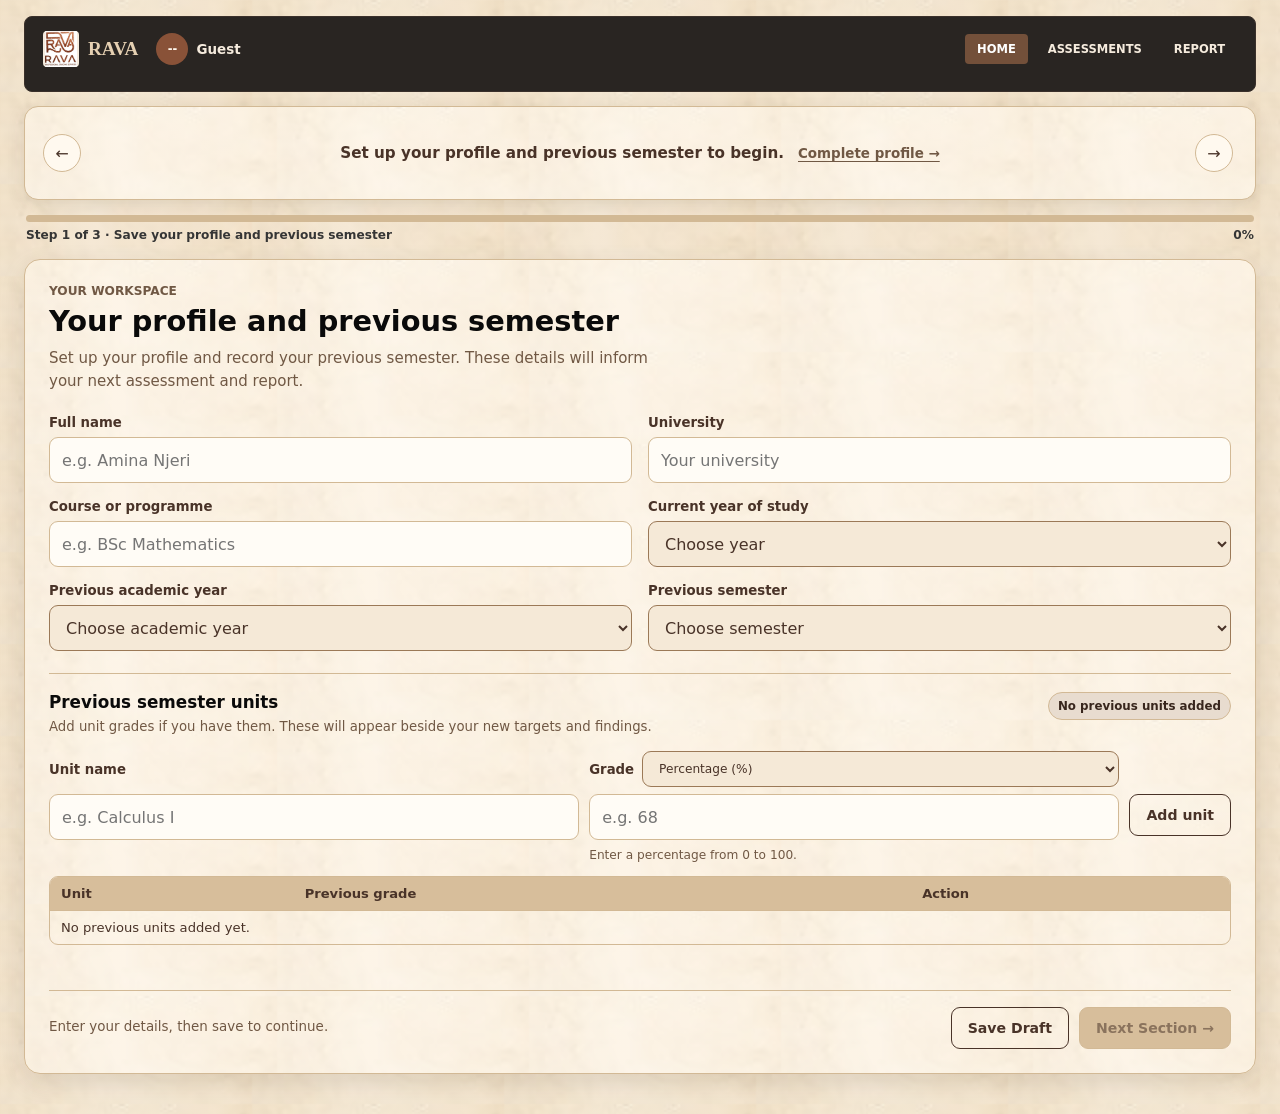
==== pages/index.html @ c7431de0 "done" ====
<!DOCTYPE html>
<html lang="en">
<head>
    <meta charset="UTF-8">
    <meta name="viewport" content="width=device-width, initial-scale=1.0">
    <title>RAVA Academic Planner | Home</title>
    <meta name="description" content="Create a local study-planning profile, record previous-semester grades, and organize your academic semester with RAVA.">
    <link rel="icon" href="../assets/rava-logo.jpg" type="image/jpeg">

    <!-- Shared Global Styles -->
    <link rel="stylesheet" href="../css/global.css">

    <!-- Page 1 Specific Styles -->
    <link rel="stylesheet" href="../css/page1.css">
    <script src="../js/shared.js" defer></script>
    <script src="../js/page1.js" defer></script>
</head>
<body data-page="home">
    <main class="page-shell">

        <header class="topbar">
            <div class="brand-wrap">
                <img class="brand-mark" src="../assets/rava-logo.jpg" alt="">
                <span class="brand-logo">RAVA</span>
            </div>
            <nav class="nav-links" aria-label="Primary navigation">
                <a href="page1.html" aria-current="page">Home</a>
                <a href="page2.html" data-required="profile">Assessments</a>
                <a href="page3.html#report-panel" data-required="assessment">Report</a>
            </nav>
            <div class="profile-pill">
                <div class="avatar" id="profileAvatar">--</div>
                <span id="profileName">Guest</span>
            </div>
            <p class="navigation-notice" id="navigationNotice" role="status" aria-live="polite" hidden></p>
        </header>

        <section class="banner" id="announcementCarousel" aria-label="Study planner announcements">
            <button class="banner-btn" type="button" id="previousAnnouncement" aria-label="Previous announcement">&larr;</button>
            <p class="banner-copy">
                <span id="announcementText">Set up your profile to start a plan built around your semester.</span>
                <a id="announcementLink" href="#profile-form">Complete profile &rarr;</a>
            </p>
            <button class="banner-btn" type="button" id="nextAnnouncement" aria-label="Next announcement">&rarr;</button>
        </section>

        <section class="workflow-progress" aria-label="Planner progress">
            <div class="progress-track" id="workflowProgressBar" role="progressbar" aria-valuemin="0" aria-valuemax="100" aria-valuenow="0" aria-label="0 percent complete">
                <span class="progress-fill" id="workflowProgressFill"></span>
            </div>
            <div class="progress-caption">
                <span id="workflowProgressText" role="status" aria-live="polite">Step 1 of 3 · Save your profile</span>
                <span id="workflowProgressPercent">0%</span>
            </div>
        </section>

        <section class="card profile-card" id="profile-form">
            <div class="section-heading">
                <div>
                    <p class="eyebrow">Your workspace</p>
                    <h1>Your profile and previous semester</h1>
                    <p class="section-intro">Set up your profile and record your previous semester. These details will inform your next assessment and report.</p>
                </div>
            </div>

            <div class="profile-picker" id="profilePicker" hidden>
                <div class="field">
                    <label for="savedProfileSelect">Switch or add a profile</label>
                    <select id="savedProfileSelect" aria-label="Switch or add a profile"></select>
                </div>
            </div>

            <form id="profileForm" class="profile-form">
                <div class="form-grid">
                    <div class="field">
                        <label for="fullName">Full name</label>
                        <input id="fullName" name="fullName" type="text" autocomplete="name" maxlength="100" required placeholder="e.g. Amina Njeri">
                    </div>
                    <div class="field">
                        <label for="university">University</label>
                        <input id="university" name="university" type="text" maxlength="120" required placeholder="Your university">
                    </div>
                    <div class="field">
                        <label for="course">Course or programme</label>
                        <input id="course" name="course" type="text" maxlength="120" required placeholder="e.g. BSc Mathematics">
                    </div>
                    <div class="field">
                        <label for="yearOfStudy">Current year of study</label>
                        <select id="yearOfStudy" name="yearOfStudy" required>
                            <option value="">Choose year</option>
                            <option value="Year 1">Year 1</option>
                            <option value="Year 2">Year 2</option>
                            <option value="Year 3">Year 3</option>
                            <option value="Year 4">Year 4</option>
                            <option value="Year 5">Year 5</option>
                            <option value="Year 6">Year 6</option>
                        </select>
                    </div>
                    <div class="field">
                        <label for="previousAcademicYear">Previous academic year</label>
                        <select id="previousAcademicYear" name="previousAcademicYear" required>
                            <option value="">Choose academic year</option>
                            <option value="2020/2021">2020/2021</option>
                            <option value="2021/2022">2021/2022</option>
                            <option value="2022/2023">2022/2023</option>
                            <option value="2023/2024">2023/2024</option>
                            <option value="2024/2025">2024/2025</option>
                            <option value="2025/2026">2025/2026</option>
                            <option value="2026/2027">2026/2027</option>
                        </select>
                    </div>
                    <div class="field">
                        <label for="previousSemester">Previous semester</label>
                        <select id="previousSemester" name="previousSemester" required>
                            <option value="">Choose semester</option>
                            <option value="Semester 1">Semester 1</option>
                            <option value="Semester 2">Semester 2</option>
                            <option value="Semester 3">Semester 3</option>
                        </select>
                    </div>
                </div>

                <section class="previous-units" aria-labelledby="previousUnitsHeading">
                    <div class="previous-units-heading">
                        <div>
                            <h2 id="previousUnitsHeading">Previous semester units</h2>
                            <p>Add unit grades if you have them. These will appear beside your new targets and findings.</p>
                        </div>
                        <span id="previousUnitsSummary" class="previous-units-summary">No previous units added</span>
                    </div>
                    <div class="previous-unit-entry">
                        <div class="field">
                            <label for="previousUnitName">Unit name</label>
                            <input id="previousUnitName" type="text" maxlength="80" placeholder="e.g. Calculus I">
                        </div>
                        <div class="field">
                            <div class="grade-field-heading">
                                <label for="previousUnitGrade">Grade</label>
                                <select id="gradeScaleSelect" aria-label="Grade scale">
                                    <option value="percent">Percentage (%)</option>
                                    <option value="letter">Letter (A–D)</option>
                                    <option value="weight">Weight (1.0)</option>
                                </select>
                            </div>
                            <input id="previousUnitGrade" type="text" inputmode="decimal" placeholder="e.g. 68" aria-label="Grade value" aria-describedby="previousGradeHint">
                            <small id="previousGradeHint">Enter a percentage from 0 to 100.</small>
                        </div>
                        <button class="secondary-btn" id="addPreviousUnitBtn" type="button">Add unit</button>
                    </div>
                    <div class="table-wrap previous-table-wrap">
                        <table class="previous-units-table" aria-label="Previous semester unit grades">
                            <thead><tr><th>Unit</th><th>Previous grade</th><th>Action</th></tr></thead>
                            <tbody id="previousUnitsBody"><tr><td colspan="3">No units added yet.</td></tr></tbody>
                        </table>
                    </div>
                    <p id="previousUnitsStatus" class="previous-units-status" role="status" aria-live="polite"></p>
                </section>

                <div class="form-footer">
                    <p id="profileStatus" role="status" aria-live="polite">Enter your details, then save to continue.</p>
                    <div class="form-actions">
                        <button class="secondary-btn" id="saveDraftBtn" type="submit">Save Draft</button>
                        <button class="primary-btn" id="continueToPage2Btn" type="button" disabled>Next Section &rarr;</button>
                    </div>
                </div>
            </form>
        </section>
    </main>
</body>
</html>
---- css/global.css ----
:root {
  --page: #F5F0E8;
  --page-deep: #B0ACA7;
  --panel: #FFFFFF;
  --panel-soft: #FFFFFF;
  --border: #E0D8CC;
  --border-strong: #E0D8CC;
  --text: #4A4A4A;
  --muted: #4A4A4A;
  --muted-soft: #717171;
  --button: #A79E95;
  --button-hover: #8F867D;
  --chip: #367E5A;
  --shadow: rgba(26, 26, 26, 0.08);
}

* {
  box-sizing: border-box;
}

html {
  scroll-behavior: smooth;
}

body {
  margin: 0;
  background: var(--page);
  color: var(--text);
  font-family: system-ui, -apple-system, BlinkMacSystemFont, 'Segoe UI', sans-serif;
  -webkit-font-smoothing: antialiased;
  -moz-osx-font-smoothing: grayscale;
}

button,
input,
select {
  font: inherit;
}

button,
a {
  -webkit-tap-highlight-color: transparent;
}

button:focus-visible,
a:focus-visible,
input:focus-visible,
select:focus-visible,
textarea:focus-visible {
  outline: 3px solid rgba(161, 155, 146, 0.55);
  outline-offset: 2px;
}

::selection {
  background: #E8DCCF;
  color: #353535;
}

::-webkit-scrollbar {
  width: 6px;
  height: 6px;
}

::-webkit-scrollbar-track {
  background: var(--page-deep);
}

::-webkit-scrollbar-thumb {
  background: var(--border-strong);
  border-radius: 999px;
}

::-webkit-scrollbar-thumb:hover {
  background: var(--button);
}

.page-shell {
  width: min(1280px, calc(100% - 48px));
  margin: 16px auto 40px;
  display: flex;
  flex-direction: column;
  gap: 14px;
}

.topbar {
  display: grid;
  grid-template-columns: minmax(0, 1fr) auto;
  grid-template-areas: "brand profile" "nav nav" "notice notice";
  align-items: center;
  gap: 8px 18px;
  padding: 8px 2px 12px;
  border-bottom: 1px solid var(--border);
  background: transparent;
}

.brand-wrap {
  grid-area: brand;
  display: flex;
  align-items: center;
  gap: 9px;
}

.brand-mark {
  width: 36px;
  height: 36px;
  flex: 0 0 36px;
  border-radius: 4px;
  background: #F5EBDD;
  object-fit: contain;
}

.brand-logo {
  color: #0A0A0A;
  font-family: "Copperplate Gothic Light", Copperplate, Georgia, serif;
  font-size: 1.2rem;
  font-weight: 850;
}

.nav-links {
  grid-area: nav;
  display: grid;
  grid-template-columns: repeat(3, minmax(0, 1fr));
  align-items: center;
  gap: 4px;
}

.nav-links a {
  min-width: 0;
  padding: 8px 6px;
  border-radius: 8px;
  color: var(--muted);
  font-size: 0.82rem;
  font-weight: 650;
  text-align: center;
  text-decoration: none;
  white-space: nowrap;
}

.nav-links a:hover,
.nav-links a[aria-current="page"] {
  background: #A79E95;
  color: #FFFFFF;
}

.profile-pill {
  grid-area: profile;
  display: flex;
  align-items: center;
  gap: 8px;
  max-width: 210px;
  color: var(--text);
  font-size: 0.84rem;
  font-weight: 650;
}

.profile-pill span {
  overflow: hidden;
  text-overflow: ellipsis;
  white-space: nowrap;
}

.avatar {
  display: grid;
  width: 32px;
  height: 32px;
  flex: 0 0 32px;
  place-items: center;
  border-radius: 50%;
  background: var(--button);
  color: var(--panel-soft);
  font-size: 0.72rem;
  font-weight: 750;
}

.navigation-notice {
  grid-area: notice;
  margin: 0;
  color: var(--muted);
  font-size: 0.82rem;
}

.workflow-progress {
  width: 100%;
  padding: 1px 2px 3px;
}

.progress-track {
  width: 100%;
  height: 7px;
  overflow: hidden;
  border-radius: 999px;
  background: #E0D8CC;
}

.progress-fill {
  display: block;
  width: 0;
  height: 100%;
  border-radius: inherit;
  background: #A79E95;
  transition: width 240ms ease;
}

.progress-caption {
  display: flex;
  align-items: center;
  justify-content: space-between;
  gap: 12px;
  padding-top: 6px;
  color: var(--muted);
  font-size: 0.76rem;
}

#workflowProgressPercent {
  color: #353535;
  font-weight: 750;
}

textarea {
  font: inherit;
}

@media (max-width: 760px) {
  .page-shell {
    width: calc(100% - 48px);
    margin-top: 12px;
  }

  .topbar {
    grid-template-columns: minmax(0, 1fr) auto;
    grid-template-areas: "brand profile" "nav nav" "notice notice";
    gap: 6px 12px;
    padding: 6px 0 10px;
  }

  .nav-links {
    width: 100%;
  }

  .nav-links a {
    padding: 8px 2px;
    font-size: 0.76rem;
  }
}

@media (max-width: 480px) {
  .page-shell {
    width: calc(100% - 32px);
  }
}

@media (max-width: 380px) {
  .nav-links a {
    font-size: 0.69rem;
  }

  .profile-pill {
    max-width: 135px;
    font-size: 0.75rem;
  }
}

@media (prefers-reduced-motion: reduce) {
  *,
  *::before,
  *::after {
    scroll-behavior: auto !important;
    animation-duration: 0.01ms !important;
    animation-iteration-count: 1 !important;
    transition-duration: 0.01ms !important;
  }
}

@media (min-width: 761px) and (max-width: 1100px) {
  .page-shell {
    width: min(1100px, calc(100% - 48px));
  }
}

body h1,
body h2,
body h3,
body h4 {
  color: #0A0A0A;
}

body a {
  color: #353535;
  font-weight: 600;
}

body input:not([type="checkbox"]),
body select,
body textarea {
  border-color: #E0D8CC;
  background-color: #FFFFFF;
  color: #4A4A4A;
}

body input:focus,
body select:focus,
body textarea:focus {
  border-color: #A19B92;
  outline: none;
}

body .primary-btn,
body .form-action button {
  border-color: #A79E95;
  background: #A79E95;
  color: #FFFFFF;
}

body .primary-btn:hover:not(:disabled),
body .form-action button:hover:not(:disabled) {
  border-color: #8F867D;
  background: #8F867D;
}

body .secondary-btn,
body .back-link {
  border-color: #717171;
  color: #717171;
}

body .secondary-btn:hover:not(:disabled) {
  border-color: #9E9E9E;
  background: #9E9E9E;
  color: #FFFFFF;
}

body .status-chip.is-valid,
body .unit-status.is-valid,
body .custom-total.is-valid {
  border-color: #367E5A;
  background: #367E5A;
  color: #FFFFFF;
}

body .status-chip.is-warning,
body .unit-status.is-warning {
  border-color: #A45252;
  background: #A45252;
  color: #FFFFFF;
}

body .custom-error {
  color: #A45252;
}

body .profile-card,
body .profile-context,
body .unit-card,
body .quiz-section,
body .assessment-completion,
body .finding-section,
body .findings-hero,
body .quiz-card,
body .unit-entry,
body .target-unit-card,
body .unit-finding,
body .recommendation-item,
body .summary-box,
body .context-field {
  background-color: #FFFFFF;
  border-color: #E0D8CC;
}

body .page-footer {
  padding: 12px 14px;
  border-radius: 8px;
  background: #B0ACA7;
  color: #FFFFFF;
}

body .page-footer a {
  color: #FFFFFF;
}

body .previous-units,
body .form-footer {
  border-color: #B0ACA7;
}

body .brand-logo,
body .profile-context h1,
body .section-heading h1,
body .section-heading h2,
body .findings-hero h1,
body .previous-units-heading h2,
body .current-semester-setup h2 {
  color: #0A0A0A;
}

body .recorded-wrap h3,
body .quiz-card h3,
body .recommendation-item h3,
body .summary-box h3,
body .unit-entry-heading h3,
body .target-unit-heading h3,
body .report-output h3,
body .report-output h4 {
  color: #1A1A1A;
}

body .previous-units-summary,
body .status-chip,
body .result-chip {
  background: #E8DCCF;
}

body .quiz-option.is-selected {
  border-color: #A79E95;
  background: #A79E95;
  color: #FFFFFF;
}

body .section-heading,
body .previous-units,
body .form-footer {
  min-width: 0;
}

body .target-component-row,
body .component-row,
body .unit-builder,
body .current-semester-setup,
body .profile-picker,
body .plan-output,
body .own-plan-editor,
body .report-output {
  border-color: #E0D8CC;
}

body .previous-grade-hint,
#previousGradeHint {
  color: #4A4A4A;
  font-size: 0.76rem;
  line-height: 1.4;
}

body .progress-caption,
body .unit-finding-result,
body .component-maximum,
body .previous-units-summary,
body .target-status,
body #workflowProgressPercent,
body #summaryTargets,
body #summaryTargets li {
  color: #353535;
  font-weight: 600;
}

body .custom-error:not(:empty) {
  padding: 4px 7px;
  border-radius: 5px;
  background: #A45252;
  color: #FFFFFF;
}

:root {
  --page: #E9D8BD;
  --page-deep: #D7BE9B;
  --panel: #FFF9EF;
  --panel-soft: #F5E9D7;
  --border: #D2B995;
  --border-strong: #9B7957;
  --text: #493328;
  --muted: #705844;
  --muted-soft: #8A735D;
  --button: #895238;
  --button-hover: #6E402D;
  --chip: #58724F;
  --shadow: rgba(58, 39, 27, 0.12);
}

body {
  background-color: var(--page);
  background-image: linear-gradient(rgba(245, 234, 216, 0.7), rgba(245, 234, 216, 0.7)), url("../assets/reference-paper.jpg");
  background-repeat: repeat;
  background-size: auto, 252px 92px;
  color: var(--text);
}

.topbar {
  grid-template-columns: auto auto minmax(0, 1fr);
  grid-template-areas: "brand profile nav" "notice notice notice";
  gap: 10px 18px;
  padding: 14px 18px;
  border: 1px solid #3A302A;
  border-radius: 8px;
  background: #292522;
}

.brand-logo {
  color: #E5D0B2;
  font-family: "Copperplate Gothic Light", Copperplate, Georgia, serif;
  font-weight: 700;
}

body .brand-logo {
  color: #E5D0B2;
}

.profile-pill {
  color: #F5EBDD;
}

.avatar {
  background: #895238;
  color: #FFF9EF;
}

.nav-links {
  display: flex;
  justify-self: end;
  justify-content: flex-end;
  gap: 8px;
}

.nav-links a {
  padding: 8px 12px;
  border-radius: 4px;
  color: #F5EBDD;
  font-size: 0.72rem;
  font-weight: 700;
  text-transform: uppercase;
}

.nav-links a:hover,
.nav-links a[aria-current="page"] {
  background: #73503A;
  color: #FFFFFF;
}

.navigation-notice {
  color: #F5EBDD;
}

body h1,
body h2,
body h3,
body h4 {
  color: #38261D;
}

body input:not([type="checkbox"]),
body select,
body textarea {
  border-color: var(--border);
  background-color: #FFFCF6;
  color: var(--text);
}

body input:focus,
body select:focus,
body textarea:focus {
  border-color: var(--border-strong);
}

body .profile-card,
body .profile-context,
body .unit-card,
body .quiz-section,
body .assessment-completion,
body .finding-section,
body .findings-hero,
body .quiz-card,
body .unit-entry,
body .target-unit-card,
body .unit-finding,
body .recommendation-item,
body .summary-box,
body .context-field {
  border-color: var(--border);
  background-color: rgba(255, 249, 239, 0.96);
}

body .primary-btn,
body .form-action button {
  border-color: #73503A;
  background: #73503A;
  color: #FFFFFF;
}

body .primary-btn:hover:not(:disabled),
body .form-action button:hover:not(:disabled) {
  border-color: #5D3F2E;
  background: #5D3F2E;
}

body .secondary-btn,
body .back-link {
  border-color: #493328;
  color: #493328;
}

body .secondary-btn:hover:not(:disabled) {
  border-color: #73503A;
  background: #73503A;
  color: #FFFFFF;
}

body .status-chip.is-valid,
body .unit-status.is-valid,
body .custom-total.is-valid {
  border-color: var(--chip);
  background: var(--chip);
  color: #FFFFFF;
}

body .status-chip.is-warning,
body .unit-status.is-warning,
body .custom-error:not(:empty) {
  border-color: #A44F43;
  background: #A44F43;
  color: #FFFFFF;
}

body .previous-units,
body .form-footer {
  border-color: var(--border);
}

body .page-footer {
  border-radius: 8px;
  background: #292522;
  color: #F5EBDD;
}

body .page-footer a {
  color: #F5EBDD;
}

@media (max-width: 760px) {
  .topbar {
    grid-template-columns: minmax(0, 1fr) auto;
    grid-template-areas: "brand profile" "nav nav" "notice notice";
    gap: 8px 12px;
    padding: 12px;
  }

  .nav-links {
    width: 100%;
    justify-self: stretch;
    display: grid;
    grid-template-columns: repeat(3, minmax(0, 1fr));
    gap: 4px;
  }

  .nav-links a {
    padding: 9px 5px;
    font-size: 0.68rem;
  }
}

@media (max-width: 380px) {
  .topbar {
    padding: 10px 8px;
  }

  .nav-links a {
    padding: 8px 2px;
    font-size: 0.63rem;
  }

}

.progress-track {
  background: var(--border);
}

.progress-fill {
  background: var(--button);
}

body .quiz-option.is-selected {
  border-color: #73503A;
  background: #73503A;
  color: #FFFFFF;
}

body .previous-units-summary,
body .status-chip,
body .result-chip {
  border-color: var(--border);
  background: #E8DCCF;
  color: #38261D;
}



body .target-component-row,
body .component-row,
body .unit-builder,
body .current-semester-setup,
body .profile-picker,
body .plan-output,
body .own-plan-editor,
body .report-output {
  border-color: var(--border);
  background-color: rgba(255, 249, 239, 0.92);
}

body .banner,
body .profile-card,
body .profile-context,
body .unit-card,
body .quiz-section,
body .assessment-completion,
body .finding-section,
body .findings-hero,
body .quiz-card,
body .unit-entry,
body .target-unit-card,
body .unit-finding,
body .recommendation-item,
body .summary-box,
body .context-field,
body .unit-builder,
body .current-semester-setup,
body .profile-picker,
body .target-component-row,
body .component-row,
body .plan-output,
body .own-plan-editor,
body .report-output {
  background-image: linear-gradient(rgba(255, 249, 239, 0.78), rgba(255, 249, 239, 0.78)), url("../assets/reference-paper.jpg");
  background-repeat: repeat;
  background-size: auto, 252px 92px;
}

body .page-footer,
body .page-footer a {
  color: #F5EBDD;
}

@media (max-width: 480px) {
  .brand-mark {
    width: 32px;
    height: 32px;
    flex-basis: 32px;
  }
}

body button:focus-visible,
body a:focus-visible,
body input:focus-visible,
body select:focus-visible,
body textarea:focus-visible {
  outline: 3px solid #1A1A1A;
  outline-offset: 2px;
  box-shadow: 0 0 0 5px #FFFFFF;
}
---- css/page1.css ----
.banner {
  display: grid;
  min-height: 94px;
  grid-template-columns: 42px minmax(0, 1fr) 42px;
  align-items: center;
  gap: 12px;
  padding: 14px 18px;
  border: 1px solid var(--border);
  border-radius: 14px;
  background: var(--panel-soft);
  box-shadow: 0 4px 18px var(--shadow);
}

.banner-btn {
  display: grid;
  width: 38px;
  height: 38px;
  place-items: center;
  border: 1px solid var(--border);
  border-radius: 50%;
  background: var(--panel);
  color: var(--text);
  cursor: pointer;
  font-size: 1rem;
}

.banner-copy {
  display: flex;
  align-items: center;
  justify-content: center;
  gap: 8px 14px;
  flex-wrap: wrap;
  margin: 0;
  color: var(--text);
  font-size: 0.95rem;
  font-weight: 600;
  text-align: center;
}

.banner-copy a {
  color: var(--muted);
  font-size: 0.84rem;
  font-weight: 750;
  text-decoration-thickness: 1px;
  text-underline-offset: 3px;
  white-space: nowrap;
}

.profile-card {
  padding: 24px;
  border: 1px solid var(--border);
  border-radius: 16px;
  background: var(--panel);
  box-shadow: 0 8px 24px var(--shadow);
}

.section-heading {
  margin-bottom: 22px;
}

.eyebrow {
  margin: 0 0 6px;
  color: var(--muted);
  font-size: 0.76rem;
  font-weight: 750;
  text-transform: uppercase;
}

.section-heading h1 {
  margin: 0;
  color: var(--text);
  font-size: 1.8rem;
  line-height: 1.2;
}

.section-intro {
  max-width: 620px;
  margin: 8px 0 0;
  color: var(--muted);
  font-size: 0.94rem;
  line-height: 1.55;
}

.profile-picker {
  display: grid;
  grid-template-columns: minmax(0, 1fr);
  gap: 10px;
  margin-bottom: 20px;
  padding: 0;
  border: 0;
  background: transparent;
}

.profile-picker[hidden] {
  display: none;
}

.profile-picker .field {
  max-width: 420px;
}

.form-grid {
  display: grid;
  grid-template-columns: repeat(2, minmax(0, 1fr));
  gap: 16px;
}

.previous-units {
  margin-top: 22px;
  padding-top: 18px;
  border-top: 1px solid var(--border);
}

.previous-units-heading {
  display: flex;
  align-items: flex-start;
  justify-content: space-between;
  gap: 12px;
  margin-bottom: 14px;
}

.previous-units-heading h2 {
  margin: 0;
  color: var(--text);
  font-size: 1.05rem;
}

.previous-units-heading p {
  margin: 5px 0 0;
  color: var(--muted);
  font-size: 0.83rem;
  line-height: 1.5;
}

.previous-units-summary {
  flex: 0 0 auto;
  padding: 6px 9px;
  border: 1px solid var(--border);
  border-radius: 999px;
  background: var(--page-deep);
  color: var(--text);
  font-size: 0.74rem;
  font-weight: 700;
}

.previous-unit-entry {
  display: grid;
  grid-template-columns: minmax(0, 1fr) minmax(220px, 1fr) auto;
  align-items: start;
  gap: 10px;
  margin-bottom: 12px;
}

.previous-unit-entry .secondary-btn {
  align-self: start;
  margin-top: 43px;
  white-space: nowrap;
}

.previous-table-wrap {
  overflow-x: auto;
  border: 1px solid var(--border);
  border-radius: 9px;
}

.previous-units-table {
  width: 100%;
  border-collapse: collapse;
}

.previous-units-table th,
.previous-units-table td {
  padding: 9px 11px;
  border-bottom: 1px solid var(--border);
  color: var(--text);
  font-size: 0.82rem;
  text-align: left;
}

.previous-units-table th {
  background: var(--page-deep);
}

.previous-units-table tr:last-child td {
  border-bottom: 0;
}

.remove-previous-unit {
  min-height: 30px;
  padding: 0 9px;
  border: 1px solid var(--border-strong);
  border-radius: 7px;
  background: var(--panel);
  color: var(--text);
  cursor: pointer;
  font-size: 0.75rem;
}

.previous-units-status {
  min-height: 1.25em;
  margin: 7px 0 0;
  color: var(--muted);
  font-size: 0.8rem;
}

.field {
  display: flex;
  min-width: 0;
  flex-direction: column;
  gap: 7px;
}

.field label {
  color: var(--text);
  font-size: 0.83rem;
  font-weight: 700;
}

.previous-unit-entry > .field:first-child > label {
  display: flex;
  min-height: 36px;
  align-items: center;
}

.grade-field-heading {
  display: flex;
  align-items: center;
  justify-content: space-between;
  gap: 8px;
}

.grade-field-heading select {
  width: auto;
  min-width: 0;
  min-height: 36px;
  padding: 0 7px;
  font-size: 0.76rem;
}

.field input,
.field select {
  width: 100%;
  min-height: 46px;
  padding: 0 12px;
  border: 1px solid var(--border-strong);
  border-radius: 9px;
  background: var(--panel-soft);
  color: var(--text);
}

.field .grade-field-heading select {
  min-height: 36px;
}

#previousGradeHint {
  color: var(--muted);
  font-size: 0.76rem;
  line-height: 1.4;
}

.form-footer {
  display: flex;
  align-items: center;
  justify-content: space-between;
  gap: 16px;
  margin-top: 22px;
  padding-top: 16px;
  border-top: 1px solid var(--border);
}

.form-footer > p {
  min-height: 1.4em;
  margin: 0;
  color: var(--muted);
  font-size: 0.84rem;
}

.form-actions {
  display: flex;
  flex: 0 0 auto;
  gap: 10px;
}

.primary-btn,
.secondary-btn {
  min-height: 42px;
  padding: 0 16px;
  border: 1px solid var(--button);
  border-radius: 9px;
  cursor: pointer;
  font-size: 0.88rem;
  font-weight: 750;
  transition: background 160ms ease, opacity 160ms ease;
}

.primary-btn {
  background: var(--button);
  color: var(--panel-soft);
}

.secondary-btn {
  background: transparent;
  color: var(--text);
}

.primary-btn:hover:not(:disabled) {
  background: var(--button-hover);
}

.secondary-btn:hover {
  background: var(--page-deep);
}

.primary-btn:disabled {
  border-color: var(--border);
  background: var(--page-deep);
  color: var(--muted-soft);
  cursor: not-allowed;
}

@media (max-width: 760px) {
  .banner {
    min-height: 86px;
    padding: 10px;
    grid-template-columns: 34px minmax(0, 1fr) 34px;
    gap: 7px;
  }

  .banner-btn {
    width: 32px;
    height: 32px;
  }

  .banner-copy {
    gap: 4px 8px;
    font-size: 0.87rem;
  }

  .profile-card {
    padding: 18px;
  }

  .form-footer {
    align-items: stretch;
    flex-direction: column;
  }

  .form-actions > button {
    flex: 1;
  }
}

@media (max-width: 380px) {
  .profile-card {
    padding: 14px;
  }

  .form-grid {
    grid-template-columns: 1fr;
    gap: 12px;
  }

  .previous-units-heading {
    flex-direction: column;
  }

  .previous-unit-entry {
    grid-template-columns: 1fr 1fr;
  }

  .previous-unit-entry button {
    grid-column: 1 / -1;
    width: 100%;
    margin-top: 0;
  }

  .form-actions,
  .profile-picker {
    align-items: stretch;
    flex-direction: column;
  }
}

@media (max-width: 480px) {
  .profile-card {
    padding: 16px;
  }

  .form-grid {
    grid-template-columns: minmax(0, 1fr);
  }

  .previous-unit-entry {
    grid-template-columns: minmax(0, 1fr);
  }

  .previous-unit-entry button {
    width: 100%;
    margin-top: 0;
  }

  .previous-units-table th,
  .previous-units-table td {
    padding: 8px 7px;
    font-size: 0.75rem;
  }
}
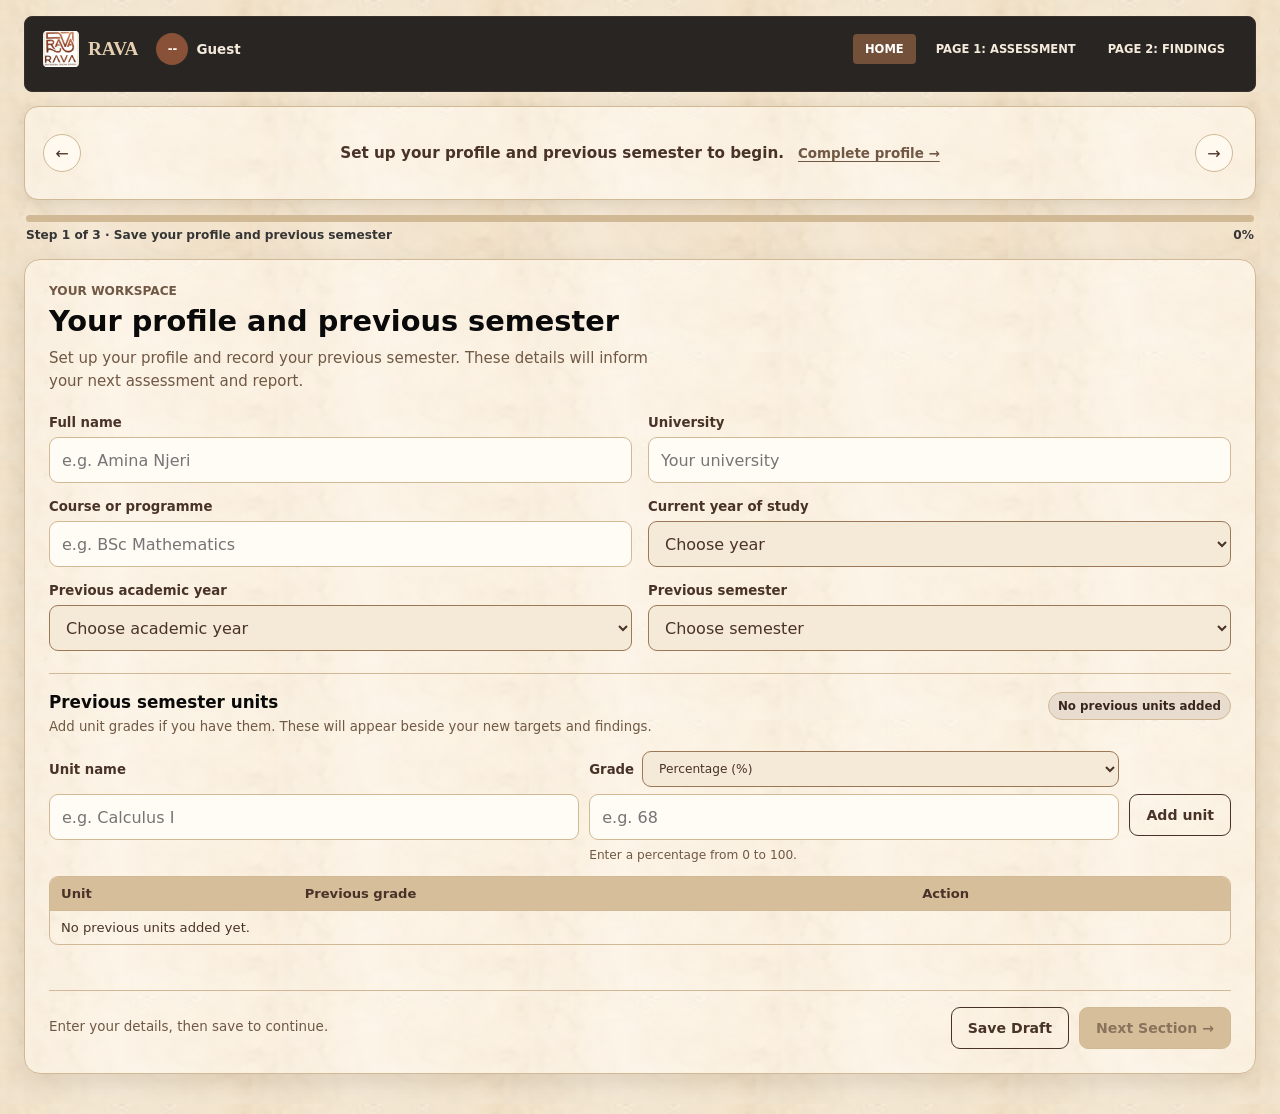
==== commit 777af20f: "tt" ====
--- a/pages/index.html
+++ b/pages/index.html
@@ -10,10 +10,10 @@
     <!-- Shared Global Styles -->
     <link rel="stylesheet" href="../css/global.css">
 
-    <!-- Page 1 Specific Styles -->
-    <link rel="stylesheet" href="../css/page1.css">
+    <!-- Home Page Styles -->
+    <link rel="stylesheet" href="../css/index.css">
     <script src="../js/shared.js" defer></script>
-    <script src="../js/page1.js" defer></script>
+    <script src="../js/index.js" defer></script>
 </head>
 <body data-page="home">
     <main class="page-shell">
@@ -24,9 +24,9 @@
                 <span class="brand-logo">RAVA</span>
             </div>
             <nav class="nav-links" aria-label="Primary navigation">
-                <a href="page1.html" aria-current="page">Home</a>
-                <a href="page2.html" data-required="profile">Assessments</a>
-                <a href="page3.html#report-panel" data-required="assessment">Report</a>
+                <a href="/" aria-current="page">Home</a>
+                <a href="/pages/page1.html" data-required="profile">Page 1: Assessment</a>
+                <a href="/pages/page2.html#report-panel" data-required="assessment">Page 2: Findings</a>
             </nav>
             <div class="profile-pill">
                 <div class="avatar" id="profileAvatar">--</div>
--- a/css/index.css
+++ b/css/index.css
@@ -0,0 +1,407 @@
+.banner {
+  display: grid;
+  min-height: 94px;
+  grid-template-columns: 42px minmax(0, 1fr) 42px;
+  align-items: center;
+  gap: 12px;
+  padding: 14px 18px;
+  border: 1px solid var(--border);
+  border-radius: 14px;
+  background: var(--panel-soft);
+  box-shadow: 0 4px 18px var(--shadow);
+}
+
+.banner-btn {
+  display: grid;
+  width: 38px;
+  height: 38px;
+  place-items: center;
+  border: 1px solid var(--border);
+  border-radius: 50%;
+  background: var(--panel);
+  color: var(--text);
+  cursor: pointer;
+  font-size: 1rem;
+}
+
+.banner-copy {
+  display: flex;
+  align-items: center;
+  justify-content: center;
+  gap: 8px 14px;
+  flex-wrap: wrap;
+  margin: 0;
+  color: var(--text);
+  font-size: 0.95rem;
+  font-weight: 600;
+  text-align: center;
+}
+
+.banner-copy a {
+  color: var(--muted);
+  font-size: 0.84rem;
+  font-weight: 750;
+  text-decoration-thickness: 1px;
+  text-underline-offset: 3px;
+  white-space: nowrap;
+}
+
+.profile-card {
+  padding: 24px;
+  border: 1px solid var(--border);
+  border-radius: 16px;
+  background: var(--panel);
+  box-shadow: 0 8px 24px var(--shadow);
+}
+
+.section-heading {
+  margin-bottom: 22px;
+}
+
+.eyebrow {
+  margin: 0 0 6px;
+  color: var(--muted);
+  font-size: 0.76rem;
+  font-weight: 750;
+  text-transform: uppercase;
+}
+
+.section-heading h1 {
+  margin: 0;
+  color: var(--text);
+  font-size: 1.8rem;
+  line-height: 1.2;
+}
+
+.section-intro {
+  max-width: 620px;
+  margin: 8px 0 0;
+  color: var(--muted);
+  font-size: 0.94rem;
+  line-height: 1.55;
+}
+
+.profile-picker {
+  display: grid;
+  grid-template-columns: minmax(0, 1fr);
+  gap: 10px;
+  margin-bottom: 20px;
+  padding: 0;
+  border: 0;
+  background: transparent;
+}
+
+.profile-picker[hidden] {
+  display: none;
+}
+
+.profile-picker .field {
+  max-width: 420px;
+}
+
+.form-grid {
+  display: grid;
+  grid-template-columns: repeat(2, minmax(0, 1fr));
+  gap: 16px;
+}
+
+.previous-units {
+  margin-top: 22px;
+  padding-top: 18px;
+  border-top: 1px solid var(--border);
+}
+
+.previous-units-heading {
+  display: flex;
+  align-items: flex-start;
+  justify-content: space-between;
+  gap: 12px;
+  margin-bottom: 14px;
+}
+
+.previous-units-heading h2 {
+  margin: 0;
+  color: var(--text);
+  font-size: 1.05rem;
+}
+
+.previous-units-heading p {
+  margin: 5px 0 0;
+  color: var(--muted);
+  font-size: 0.83rem;
+  line-height: 1.5;
+}
+
+.previous-units-summary {
+  flex: 0 0 auto;
+  padding: 6px 9px;
+  border: 1px solid var(--border);
+  border-radius: 999px;
+  background: var(--page-deep);
+  color: var(--text);
+  font-size: 0.74rem;
+  font-weight: 700;
+}
+
+.previous-unit-entry {
+  display: grid;
+  grid-template-columns: minmax(0, 1fr) minmax(220px, 1fr) auto;
+  align-items: start;
+  gap: 10px;
+  margin-bottom: 12px;
+}
+
+.previous-unit-entry .secondary-btn {
+  align-self: start;
+  margin-top: 43px;
+  white-space: nowrap;
+}
+
+.previous-table-wrap {
+  overflow-x: auto;
+  border: 1px solid var(--border);
+  border-radius: 9px;
+}
+
+.previous-units-table {
+  width: 100%;
+  border-collapse: collapse;
+}
+
+.previous-units-table th,
+.previous-units-table td {
+  padding: 9px 11px;
+  border-bottom: 1px solid var(--border);
+  color: var(--text);
+  font-size: 0.82rem;
+  text-align: left;
+}
+
+.previous-units-table th {
+  background: var(--page-deep);
+}
+
+.previous-units-table tr:last-child td {
+  border-bottom: 0;
+}
+
+.remove-previous-unit {
+  min-height: 30px;
+  padding: 0 9px;
+  border: 1px solid var(--border-strong);
+  border-radius: 7px;
+  background: var(--panel);
+  color: var(--text);
+  cursor: pointer;
+  font-size: 0.75rem;
+}
+
+.previous-units-status {
+  min-height: 1.25em;
+  margin: 7px 0 0;
+  color: var(--muted);
+  font-size: 0.8rem;
+}
+
+.field {
+  display: flex;
+  min-width: 0;
+  flex-direction: column;
+  gap: 7px;
+}
+
+.field label {
+  color: var(--text);
+  font-size: 0.83rem;
+  font-weight: 700;
+}
+
+.previous-unit-entry > .field:first-child > label {
+  display: flex;
+  min-height: 36px;
+  align-items: center;
+}
+
+.grade-field-heading {
+  display: flex;
+  align-items: center;
+  justify-content: space-between;
+  gap: 8px;
+}
+
+.grade-field-heading select {
+  width: auto;
+  min-width: 0;
+  min-height: 36px;
+  padding: 0 7px;
+  font-size: 0.76rem;
+}
+
+.field input,
+.field select {
+  width: 100%;
+  min-height: 46px;
+  padding: 0 12px;
+  border: 1px solid var(--border-strong);
+  border-radius: 9px;
+  background: var(--panel-soft);
+  color: var(--text);
+}
+
+.field .grade-field-heading select {
+  min-height: 36px;
+}
+
+#previousGradeHint {
+  color: var(--muted);
+  font-size: 0.76rem;
+  line-height: 1.4;
+}
+
+.form-footer {
+  display: flex;
+  align-items: center;
+  justify-content: space-between;
+  gap: 16px;
+  margin-top: 22px;
+  padding-top: 16px;
+  border-top: 1px solid var(--border);
+}
+
+.form-footer > p {
+  min-height: 1.4em;
+  margin: 0;
+  color: var(--muted);
+  font-size: 0.84rem;
+}
+
+.form-actions {
+  display: flex;
+  flex: 0 0 auto;
+  gap: 10px;
+}
+
+.primary-btn,
+.secondary-btn {
+  min-height: 42px;
+  padding: 0 16px;
+  border: 1px solid var(--button);
+  border-radius: 9px;
+  cursor: pointer;
+  font-size: 0.88rem;
+  font-weight: 750;
+  transition: background 160ms ease, opacity 160ms ease;
+}
+
+.primary-btn {
+  background: var(--button);
+  color: var(--panel-soft);
+}
+
+.secondary-btn {
+  background: transparent;
+  color: var(--text);
+}
+
+.primary-btn:hover:not(:disabled) {
+  background: var(--button-hover);
+}
+
+.secondary-btn:hover {
+  background: var(--page-deep);
+}
+
+.primary-btn:disabled {
+  border-color: var(--border);
+  background: var(--page-deep);
+  color: var(--muted-soft);
+  cursor: not-allowed;
+}
+
+@media (max-width: 760px) {
+  .banner {
+    min-height: 86px;
+    padding: 10px;
+    grid-template-columns: 34px minmax(0, 1fr) 34px;
+    gap: 7px;
+  }
+
+  .banner-btn {
+    width: 32px;
+    height: 32px;
+  }
+
+  .banner-copy {
+    gap: 4px 8px;
+    font-size: 0.87rem;
+  }
+
+  .profile-card {
+    padding: 18px;
+  }
+
+  .form-footer {
+    align-items: stretch;
+    flex-direction: column;
+  }
+
+  .form-actions > button {
+    flex: 1;
+  }
+}
+
+@media (max-width: 380px) {
+  .profile-card {
+    padding: 14px;
+  }
+
+  .form-grid {
+    grid-template-columns: 1fr;
+    gap: 12px;
+  }
+
+  .previous-units-heading {
+    flex-direction: column;
+  }
+
+  .previous-unit-entry {
+    grid-template-columns: 1fr 1fr;
+  }
+
+  .previous-unit-entry button {
+    grid-column: 1 / -1;
+    width: 100%;
+    margin-top: 0;
+  }
+
+  .form-actions,
+  .profile-picker {
+    align-items: stretch;
+    flex-direction: column;
+  }
+}
+
+@media (max-width: 480px) {
+  .profile-card {
+    padding: 16px;
+  }
+
+  .form-grid {
+    grid-template-columns: minmax(0, 1fr);
+  }
+
+  .previous-unit-entry {
+    grid-template-columns: minmax(0, 1fr);
+  }
+
+  .previous-unit-entry button {
+    width: 100%;
+    margin-top: 0;
+  }
+
+  .previous-units-table th,
+  .previous-units-table td {
+    padding: 8px 7px;
+    font-size: 0.75rem;
+  }
+}
